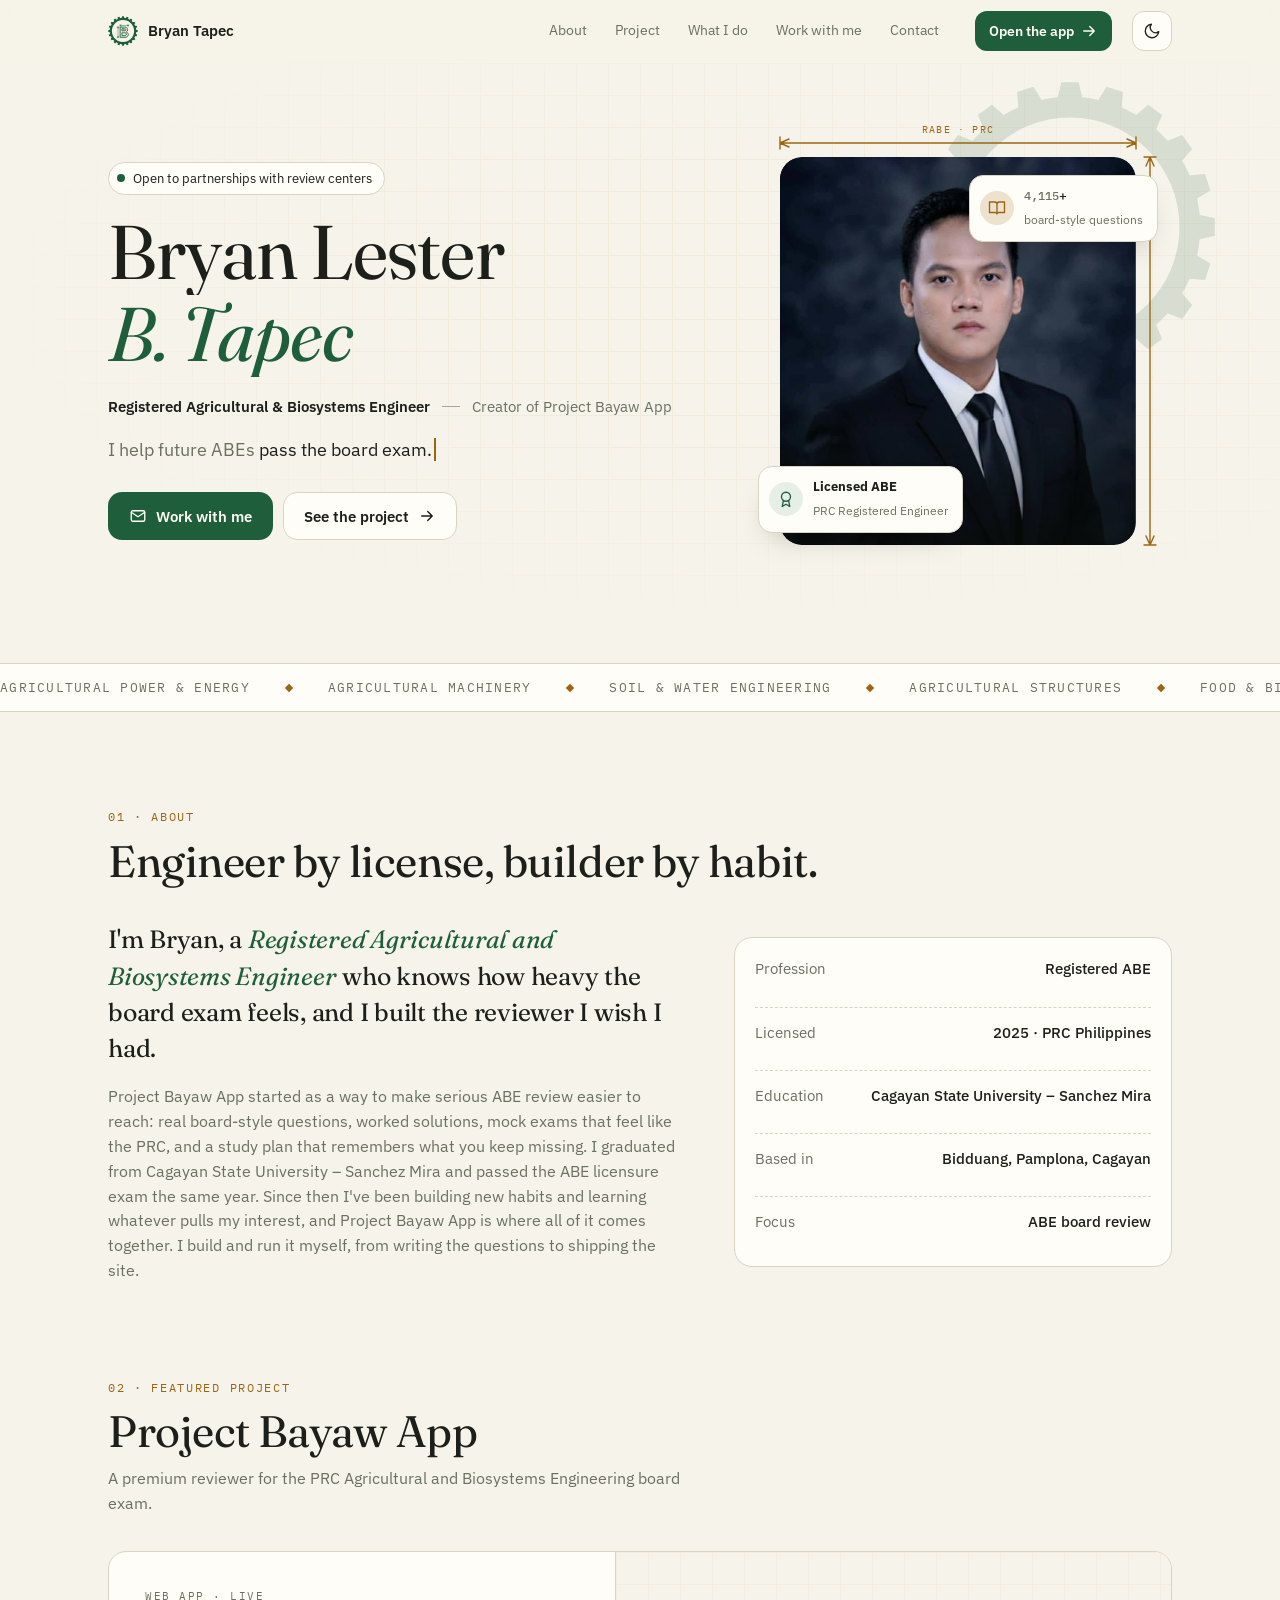
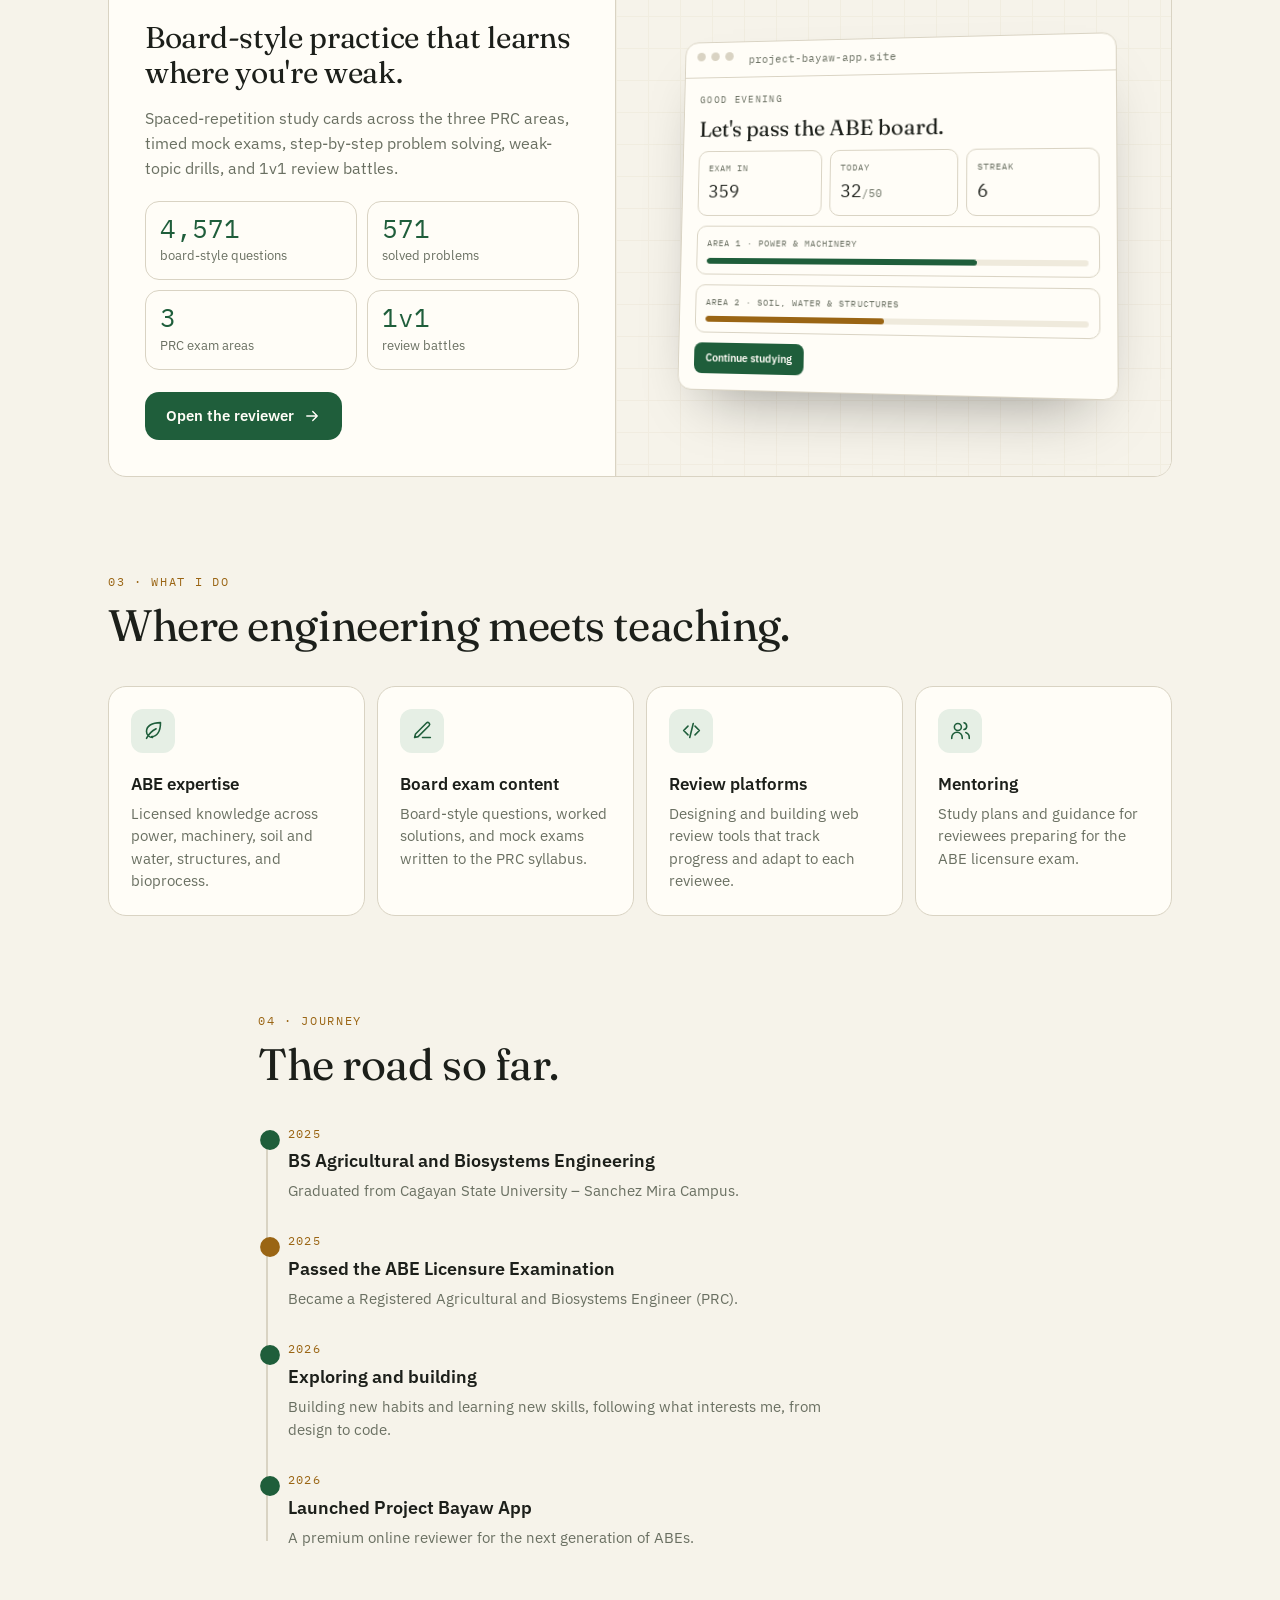
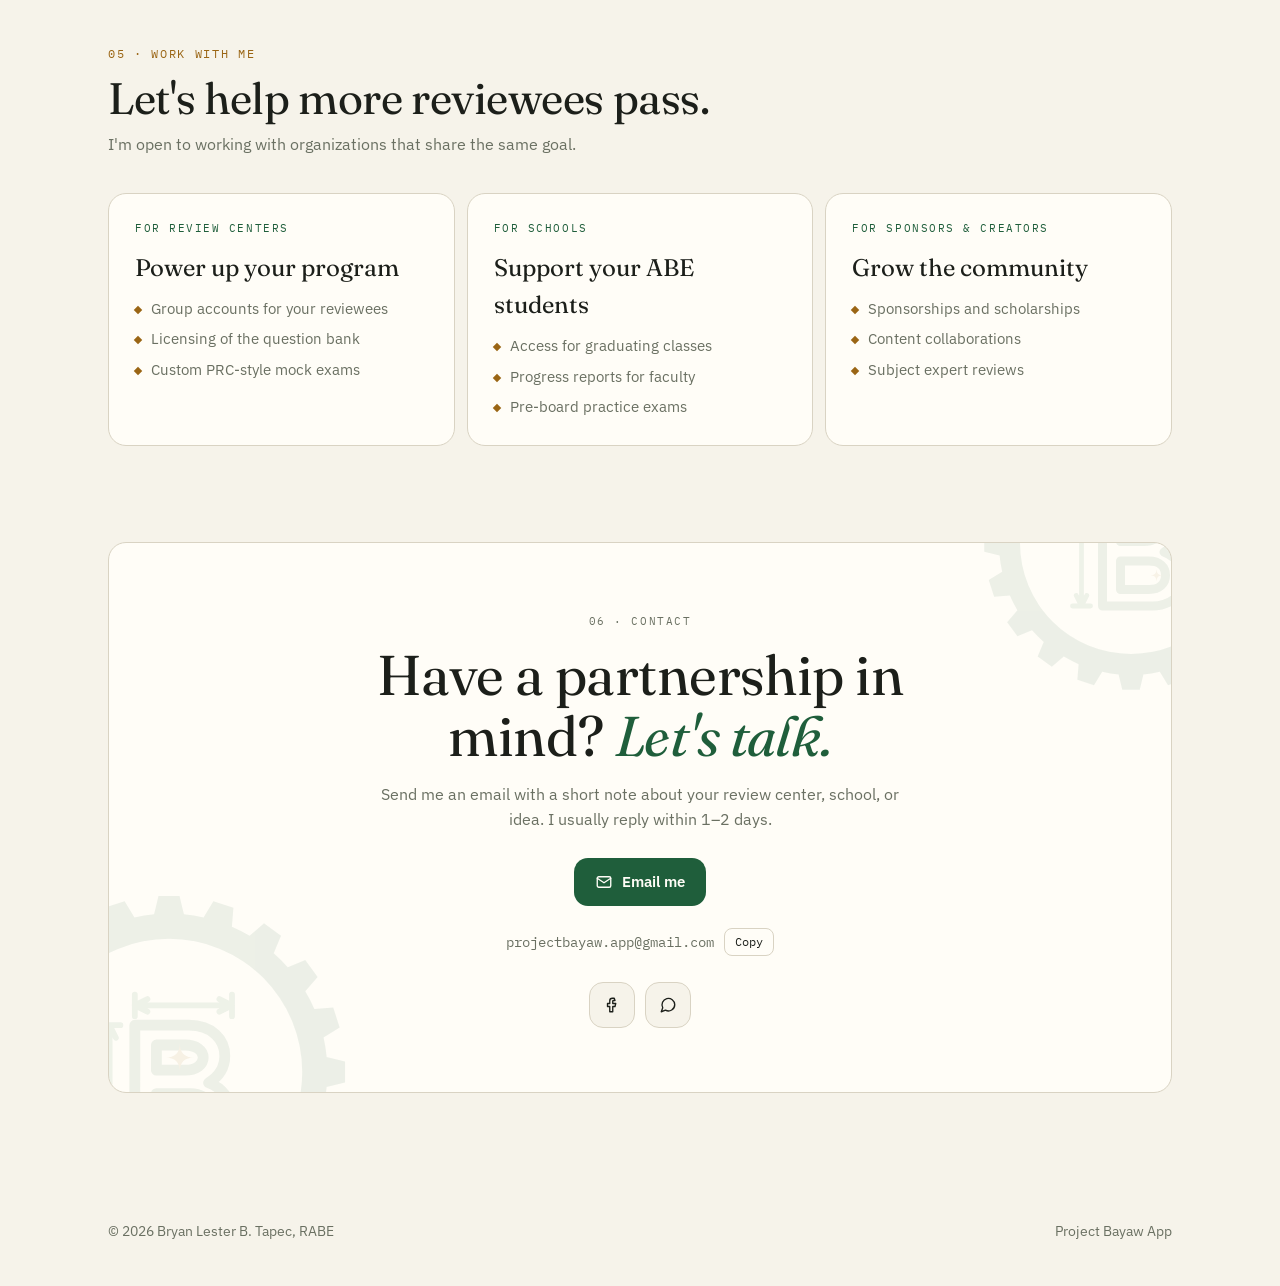
==== about/index.html @ da101d78 "Add About the Creator portfolio page at /about Links from sidebar, More sheet and About box. Service" ====
<!doctype html>
<html lang="en">
<head>
<meta charset="utf-8" />
<meta name="viewport" content="width=device-width, initial-scale=1" />
<title>Bryan Lester B. Tapec, RABE · Creator of Project Bayaw</title>
<meta name="description" content="Bryan Lester B. Tapec, Registered Agricultural and Biosystems Engineer and creator of Project Bayaw App, the PRC ABE board exam reviewer. Open to partnerships with review centers and schools." />
<meta name="theme-color" content="#F6F3EA" />
<link rel="canonical" href="https://project-bayaw-app.site/about/" />
<link rel="icon" href="../icons/favicon.svg" type="image/svg+xml" />
<link rel="apple-touch-icon" href="../icons/apple-touch-icon.png" />
<meta property="og:type" content="profile" />
<meta property="og:site_name" content="Project Bayaw" />
<meta property="og:title" content="Bryan Lester B. Tapec, RABE" />
<meta property="og:description" content="Registered Agricultural and Biosystems Engineer and creator of Project Bayaw App. Open to partnerships with review centers and schools." />
<meta property="og:url" content="https://project-bayaw-app.site/about/" />
<meta property="og:image" content="https://project-bayaw-app.site/about/bryan.jpg" />
<meta property="og:image:alt" content="Portrait of Bryan Lester B. Tapec" />
<meta name="twitter:card" content="summary" />
<link rel="preconnect" href="https://fonts.googleapis.com" />
<link rel="preconnect" href="https://fonts.gstatic.com" crossorigin />
<link href="https://fonts.googleapis.com/css2?family=Fraunces:opsz,wght@9..144,400;9..144,600&family=IBM+Plex+Sans:wght@400;500;600&family=IBM+Plex+Mono:wght@400;500&display=swap" rel="stylesheet">
<script>
  try { const t = localStorage.getItem('bayaw-theme'); if (t === 'dark' || (!t && matchMedia('(prefers-color-scheme: dark)').matches)) { document.documentElement.classList.add('dark'); document.querySelector('meta[name="theme-color"]').content = '#12150F'; } } catch (e) {}
</script>
<style>
:root {
  --bg: #F6F3EA; --surface: #FFFDF7; --ink: #1C1F1A; --muted: #6A7062; --line: #D9D3C3; --line-strong: #A3A898;
  --accent: #1F5E3B; --accent-ink: #1F5E3B; --accent-soft: #E6EFE5; --gold: #9A6514; --grid: #EFEADC;
  --on-accent: #FFFDF7;
  --logo-g: #1F5E3B; --logo-g2: #2A6E47; --logo-au: #9A6514;
}
html.dark {
  --bg: #12150F; --surface: #1A1E17; --ink: #ECE8DC; --muted: #A3A898; --line: #2E3329; --line-strong: #3A4034;
  --accent: #2E7D52; --accent-ink: #8FD3A8; --accent-soft: #162A1D; --gold: #E0B25A; --grid: #20251D;
  --on-accent: #F3F7F1;
  --logo-g: #8FD3A8; --logo-g2: #8FD3A8; --logo-au: #E0B25A;
}
* { box-sizing: border-box; }
html { scroll-behavior: smooth; }
body { margin: 0; background: var(--bg); color: var(--ink); font-family: 'IBM Plex Sans', system-ui, sans-serif; -webkit-font-smoothing: antialiased; line-height: 1.55; overflow-x: hidden; transition: background .3s, color .3s; }
.serif { font-family: 'Fraunces', Georgia, serif; font-weight: 400; letter-spacing: -.01em; }
.mono, .label { font-family: 'IBM Plex Mono', ui-monospace, monospace; }
.label { font-size: 11px; letter-spacing: .14em; text-transform: uppercase; color: var(--muted); }
a { color: inherit; }
.wrap { max-width: 1120px; margin: 0 auto; padding: 0 16px; }
@media (min-width: 640px) { .wrap { padding: 0 28px; } }
.muted { color: var(--muted); }

/* blueprint grid backdrop */
.grid-bg { position: absolute; inset: 0; pointer-events: none; z-index: 0;
  background-image: linear-gradient(var(--grid) 1px, transparent 1px), linear-gradient(90deg, var(--grid) 1px, transparent 1px);
  background-size: 32px 32px; mask-image: radial-gradient(ellipse 80% 70% at 60% 40%, #000 30%, transparent 75%); -webkit-mask-image: radial-gradient(ellipse 80% 70% at 60% 40%, #000 30%, transparent 75%); }

/* nav */
nav.top { position: sticky; top: 0; z-index: 30; background: color-mix(in srgb, var(--bg) 82%, transparent); backdrop-filter: blur(10px); -webkit-backdrop-filter: blur(10px); border-bottom: 1px solid transparent; transition: border-color .3s; }
nav.top.scrolled { border-bottom-color: var(--line); }
nav.top .wrap { display: flex; align-items: center; gap: 14px; height: 62px; }
.brand { display: flex; align-items: center; gap: 10px; text-decoration: none; font-weight: 600; font-size: 15px; }
.brand svg { width: 30px; height: 30px; transition: transform .8s cubic-bezier(.2,.8,.2,1); }
.brand:hover svg { transform: rotate(120deg); }
.nav-links { margin-left: auto; display: none; gap: 4px; }
.nav-links a { text-decoration: none; font-size: 14px; color: var(--muted); padding: 8px 12px; border-radius: 10px; transition: color .2s, background .2s; }
.nav-links a:hover { color: var(--ink); background: var(--accent-soft); }
@media (min-width: 820px) { .nav-links { display: flex; } }
.nav-app { margin-left: auto; display: inline-flex; align-items: center; gap: 6px; min-height: 40px; padding: 0 14px; border-radius: 12px; background: var(--accent); color: var(--on-accent); font-size: 13.5px; font-weight: 600; text-decoration: none; white-space: nowrap; transition: transform .2s; }
.nav-app:hover { transform: translateY(-1px); }
@media (min-width: 820px) { .nav-app { margin-left: 10px; } }
@media (max-width: 420px) { .brand span { display: none; } }
.icon-btn { margin-left: 6px; width: 40px; height: 40px; border-radius: 12px; border: 1px solid var(--line); background: var(--surface); color: var(--ink); display: grid; place-items: center; cursor: pointer; transition: transform .2s, border-color .2s; }
.icon-btn:hover { border-color: var(--line-strong); transform: rotate(-12deg); }
.ic { width: 18px; height: 18px; fill: none; stroke: currentColor; stroke-width: 1.8; stroke-linecap: round; stroke-linejoin: round; flex: none; }

/* hero */
.hero { position: relative; padding: 48px 0 64px; overflow-x: clip; }
@media (min-width: 900px) { .hero { padding: 72px 0 96px; } }
.hero-grid { position: relative; z-index: 1; display: grid; gap: 44px; align-items: center; }
@media (min-width: 900px) { .hero-grid { grid-template-columns: 1.15fr .85fr; gap: 56px; } }
.chip { display: inline-flex; align-items: center; gap: 8px; padding: 6px 12px 6px 8px; border: 1px solid var(--line); border-radius: 999px; background: var(--surface); font-size: 12.5px; }
.chip .dot { width: 8px; height: 8px; border-radius: 50%; background: var(--accent); box-shadow: 0 0 0 0 var(--accent); animation: ping 2.2s infinite; }
@keyframes ping { 0% { box-shadow: 0 0 0 0 color-mix(in srgb, var(--accent) 55%, transparent); } 80%,100% { box-shadow: 0 0 0 9px transparent; } }
h1.name { font-size: clamp(40px, 7.4vw, 76px); line-height: 1.02; margin: 18px 0 0; }
h1.name .ln { display: block; overflow: hidden; padding-bottom: .06em; }
h1.name .ln > span { display: inline-block; }
h1.name em { font-style: italic; color: var(--accent-ink); }
.role { margin-top: 18px; font-size: 15px; display: flex; flex-wrap: wrap; align-items: center; gap: 8px 12px; }
.role b { font-weight: 600; }
.role .sep { width: 18px; height: 1px; background: var(--line-strong); }
.tagline { margin-top: 18px; font-size: 18px; color: var(--muted); max-width: 46ch; }
.tagline .typed { color: var(--ink); border-right: 2px solid var(--gold); padding-right: 2px; animation: caret 1s steps(1) infinite; }
@keyframes caret { 50% { border-color: transparent; } }
.cta-row { margin-top: 28px; display: flex; flex-wrap: wrap; gap: 10px; }
.btn { display: inline-flex; align-items: center; gap: 9px; min-height: 48px; padding: 0 20px; border-radius: 14px; font-size: 15px; font-weight: 600; text-decoration: none; cursor: pointer; border: 1px solid transparent; position: relative; overflow: hidden; transition: transform .2s, box-shadow .25s, border-color .2s, background .2s; }
.btn-primary { background: var(--accent); color: var(--on-accent); }
.btn-primary::after { content: ""; position: absolute; inset: 0; background: linear-gradient(110deg, transparent 30%, rgba(255,255,255,.28) 50%, transparent 70%); transform: translateX(-120%); transition: transform .7s; }
.btn-primary:hover::after { transform: translateX(120%); }
.btn-primary:hover { transform: translateY(-2px); box-shadow: 0 10px 24px -10px var(--accent); }
.btn-ghost { background: var(--surface); border-color: var(--line); color: var(--ink); }
.btn-ghost:hover { border-color: var(--line-strong); transform: translateY(-2px); }
.btn-ghost:hover .ic { transform: translateX(3px); }
.btn .ic { transition: transform .2s; }
.btn:active { transform: scale(.97); }

/* portrait */
.portrait { position: relative; width: min(100%, 400px); margin: 0 auto; aspect-ratio: 1 / 1.08; }
.portrait .gear { position: absolute; width: 74%; right: -15%; top: -13%; opacity: .14; animation: spin 60s linear infinite; z-index: 0; }
@keyframes spin { to { transform: rotate(360deg); } }
.portrait .frame { position: absolute; inset: 22px 22px 22px 22px; border-radius: 22px; overflow: hidden; z-index: 1; background: #1b2028; box-shadow: 0 30px 60px -30px rgba(0,0,0,.45); transform-style: preserve-3d; transition: transform .25s ease-out; }
.portrait .frame img { width: 100%; height: 100%; object-fit: cover; object-position: 50% 30%; display: block; transform: scale(1.04); transition: transform .8s; }
.portrait:hover .frame img { transform: scale(1.08); }
.portrait .frame::after { content: ""; position: absolute; inset: 0; background: linear-gradient(180deg, transparent 55%, rgba(10,14,10,.55)); }
.portrait .dims { position: absolute; inset: 0; z-index: 2; overflow: visible; pointer-events: none; }
.dims path { fill: none; stroke: var(--gold); stroke-width: 1.4; stroke-linecap: round; stroke-dasharray: 400; stroke-dashoffset: 400; }
.dims text { font-family: 'IBM Plex Mono', monospace; font-size: 10px; letter-spacing: .12em; fill: var(--gold); opacity: 0; }
.badge { position: absolute; z-index: 3; left: 0; bottom: 34px; display: flex; align-items: center; gap: 10px; padding: 10px 14px 10px 10px; border-radius: 14px; background: var(--surface); border: 1px solid var(--line); box-shadow: 0 14px 30px -16px rgba(0,0,0,.35); }
.badge .seal { width: 34px; height: 34px; border-radius: 50%; display: grid; place-items: center; background: var(--accent-soft); color: var(--accent-ink); }
.badge b { display: block; font-size: 13px; }
.badge span { font-size: 11.5px; color: var(--muted); }
.badge2 { left: auto; right: 0; bottom: auto; top: 40px; }

/* marquee */
.marquee { border-top: 1px solid var(--line); border-bottom: 1px solid var(--line); background: var(--surface); overflow: hidden; white-space: nowrap; }
.marquee .track { display: inline-flex; gap: 36px; padding: 14px 0; animation: slide 38s linear infinite; }
.marquee span { font-family: 'IBM Plex Mono', monospace; font-size: 12.5px; letter-spacing: .1em; text-transform: uppercase; color: var(--muted); display: inline-flex; align-items: center; gap: 36px; }
.marquee span::after { content: ""; width: 6px; height: 6px; background: var(--gold); transform: rotate(45deg); }
@keyframes slide { to { transform: translateX(-50%); } }

/* sections */
section.block { padding: 72px 0; position: relative; }
@media (min-width: 900px) { section.block { padding: 96px 0; } }
.sec-head { display: grid; gap: 10px; margin-bottom: 36px; }
.sec-head .num { font-family: 'IBM Plex Mono', monospace; font-size: 12px; color: var(--gold); letter-spacing: .14em; }
.sec-head h2 { font-size: clamp(30px, 4.4vw, 44px); line-height: 1.1; margin: 0; }
.sec-head p { margin: 0; color: var(--muted); max-width: 60ch; font-size: 16px; }

.panel { background: var(--surface); border: 1px solid var(--line); border-radius: 18px; }

/* about */
.about-grid { display: grid; gap: 28px; }
@media (min-width: 900px) { .about-grid { grid-template-columns: 1.3fr 1fr; gap: 56px; } }
.about-grid .lead { font-size: clamp(20px, 2.4vw, 25px); line-height: 1.45; margin: 0; }
.about-grid .lead em { color: var(--accent-ink); font-style: italic; }
.about-grid p.body { color: var(--muted); font-size: 16px; margin: 18px 0 0; }
.facts { display: grid; gap: 0; padding: 6px 20px; }
.facts div { display: flex; justify-content: space-between; gap: 16px; padding: 14px 0; border-bottom: 1px dashed var(--line); font-size: 14.5px; }
.facts div:last-child { border-bottom: 0; }
.facts dt { color: var(--muted); }
.facts dd { margin: 0; text-align: right; font-weight: 500; }

/* project */
.project { display: grid; overflow: hidden; }
@media (min-width: 900px) { .project { grid-template-columns: 1fr 1.1fr; } }
.project .info { padding: 28px; display: flex; flex-direction: column; gap: 16px; }
@media (min-width: 640px) { .project .info { padding: 36px; } }
.project h3 { font-size: 30px; margin: 0; line-height: 1.15; }
.stats { display: grid; grid-template-columns: repeat(2, 1fr); gap: 10px; margin-top: 4px; }
.stat { border: 1px solid var(--line); border-radius: 14px; padding: 12px 14px; transition: border-color .2s, transform .2s; }
.stat:hover { border-color: var(--accent); transform: translateY(-2px); }
.stat b { display: block; font-family: 'IBM Plex Mono', monospace; font-weight: 400; font-size: 26px; color: var(--accent-ink); line-height: 1.1; }
.stat span { font-size: 12.5px; color: var(--muted); }
.project .shot { position: relative; background: var(--bg); border-top: 1px solid var(--line); padding: 28px 22px; min-height: 320px; display: grid; place-items: center; overflow: hidden; }
@media (min-width: 900px) { .project .shot { border-top: 0; border-left: 1px solid var(--line); } }
.mini { position: relative; z-index: 1; width: 100%; max-width: 440px; border-radius: 14px; background: var(--surface); border: 1px solid var(--line); box-shadow: 0 30px 60px -30px rgba(0,0,0,.4); overflow: hidden; transform: perspective(1000px) rotateY(-8deg) rotateX(4deg); transition: transform .6s cubic-bezier(.2,.8,.2,1); }
.project:hover .mini { transform: perspective(1000px) rotateY(0) rotateX(0) translateY(-4px); }
.mini .bar { display: flex; gap: 6px; padding: 10px 12px; border-bottom: 1px solid var(--line); }
.mini .bar i { width: 9px; height: 9px; border-radius: 50%; background: var(--line); }
.mini .bar .url { margin-left: 10px; font-family: 'IBM Plex Mono', monospace; font-size: 10.5px; color: var(--muted); }
.mini .body { padding: 16px; display: grid; gap: 10px; }
.mini .hello { font-family: 'IBM Plex Mono', monospace; font-size: 9.5px; letter-spacing: .14em; color: var(--muted); text-transform: uppercase; }
.mini .title { font-family: 'Fraunces', serif; font-size: 22px; line-height: 1.15; }
.mini .row { display: grid; grid-template-columns: repeat(3, 1fr); gap: 8px; }
.mini .card { border: 1px solid var(--line); border-radius: 10px; padding: 10px; }
.mini .card .k { font-family: 'IBM Plex Mono', monospace; font-size: 8.5px; color: var(--muted); letter-spacing: .12em; text-transform: uppercase; }
.mini .card .v { font-family: 'IBM Plex Mono', monospace; font-size: 18px; margin-top: 4px; }
.mini .meter { height: 6px; border-radius: 6px; background: var(--grid); overflow: hidden; margin-top: 8px; }
.mini .meter i { display: block; height: 100%; width: 0; background: var(--accent); border-radius: 6px; transition: width 1.4s cubic-bezier(.2,.8,.2,1); }
.mini .cta { justify-self: start; font-size: 11px; font-weight: 600; padding: 7px 12px; border-radius: 8px; background: var(--accent); color: var(--on-accent); }

/* services */
.cards4 { display: grid; gap: 12px; }
@media (min-width: 640px) { .cards4 { grid-template-columns: repeat(2, 1fr); } }
@media (min-width: 1000px) { .cards4 { grid-template-columns: repeat(4, 1fr); } }
.svc { padding: 22px; position: relative; overflow: hidden; transition: transform .3s cubic-bezier(.2,.8,.2,1), border-color .3s, box-shadow .3s; }
.svc::before { content: ""; position: absolute; left: 0; top: 0; height: 3px; width: 0; background: var(--gold); transition: width .5s; }
.svc:hover { transform: translateY(-5px); border-color: var(--line-strong); box-shadow: 0 22px 40px -28px rgba(0,0,0,.4); }
.svc:hover::before { width: 100%; }
.svc .ico { width: 44px; height: 44px; border-radius: 12px; background: var(--accent-soft); color: var(--accent-ink); display: grid; place-items: center; transition: transform .4s; }
.svc:hover .ico { transform: rotate(-8deg) scale(1.08); }
.svc .ico .ic { width: 21px; height: 21px; }
.svc h4 { margin: 18px 0 6px; font-size: 17px; font-weight: 600; }
.svc p { margin: 0; font-size: 14.5px; color: var(--muted); }

/* timeline */
.tl { position: relative; display: grid; gap: 0; padding-left: 30px; }
.tl::before { content: ""; position: absolute; left: 8px; top: 8px; bottom: 8px; width: 2px; background: var(--line); }
.tl .fill { position: absolute; left: 8px; top: 8px; width: 2px; height: 0; background: var(--accent); transition: height 1.6s cubic-bezier(.2,.8,.2,1); }
.tl-item { position: relative; padding: 0 0 30px; }
.tl-item:last-child { padding-bottom: 0; }
.tl-item::before { content: ""; position: absolute; left: -27px; top: 6px; width: 14px; height: 14px; border-radius: 50%; background: var(--surface); border: 2px solid var(--line-strong); transition: border-color .4s, background .4s, transform .4s; }
.tl-item.on::before { border-color: var(--accent); background: var(--accent); transform: scale(1.1); }
.tl-item.gold::before { border-color: var(--gold); }
.tl-item.gold.on::before { background: var(--gold); }
.tl-item .when { font-family: 'IBM Plex Mono', monospace; font-size: 12px; color: var(--gold); letter-spacing: .1em; }
.tl-item h4 { margin: 4px 0 4px; font-size: 18px; font-weight: 600; }
.tl-item p { margin: 0; color: var(--muted); font-size: 15px; max-width: 60ch; }
.ph { background: color-mix(in srgb, var(--gold) 16%, transparent); border-radius: 4px; padding: 0 4px; }

/* partner */
.cards3 { display: grid; gap: 12px; }
@media (min-width: 900px) { .cards3 { grid-template-columns: repeat(3, 1fr); } }
.partner { padding: 26px; display: flex; flex-direction: column; gap: 12px; transition: transform .3s, border-color .3s; }
.partner:hover { transform: translateY(-5px); border-color: var(--accent); }
.partner .tag { font-family: 'IBM Plex Mono', monospace; font-size: 11px; letter-spacing: .14em; text-transform: uppercase; color: var(--accent-ink); }
.partner h4 { margin: 0; font-family: 'Fraunces', serif; font-weight: 400; font-size: 24px; }
.partner ul { margin: 0; padding: 0; list-style: none; display: grid; gap: 8px; font-size: 14.5px; color: var(--muted); }
.partner li { display: flex; gap: 10px; }
.partner li::before { content: ""; flex: none; width: 6px; height: 6px; margin-top: 9px; background: var(--gold); transform: rotate(45deg); }

/* contact */
.contact { position: relative; overflow: hidden; padding: 40px 24px; text-align: center; }
@media (min-width: 640px) { .contact { padding: 64px 40px; } }
.contact .gear { position: absolute; width: 360px; left: -120px; bottom: -160px; opacity: .08; animation: spin 80s linear infinite reverse; }
.contact .gear.r { left: auto; right: -110px; top: -150px; bottom: auto; width: 300px; animation-direction: normal; }
.contact h2 { position: relative; font-size: clamp(32px, 5.4vw, 56px); line-height: 1.08; margin: 14px auto 0; max-width: 18ch; }
.contact h2 em { color: var(--accent-ink); font-style: italic; }
.contact p { position: relative; color: var(--muted); max-width: 52ch; margin: 16px auto 0; font-size: 16px; }
.contact .cta-row { justify-content: center; position: relative; }
.socials { position: relative; margin-top: 26px; display: flex; justify-content: center; gap: 10px; flex-wrap: wrap; }
.socials a { width: 46px; height: 46px; border-radius: 14px; border: 1px solid var(--line); display: grid; place-items: center; background: var(--bg); color: var(--ink); transition: transform .25s, border-color .25s, color .25s; }
.socials a:hover { transform: translateY(-4px); border-color: var(--accent); color: var(--accent-ink); }
.email-line { position: relative; margin-top: 22px; font-family: 'IBM Plex Mono', monospace; font-size: 13.5px; color: var(--muted); display: inline-flex; align-items: center; gap: 10px; }
.copy { font: inherit; font-size: 12px; border: 1px solid var(--line); background: transparent; color: var(--ink); border-radius: 8px; padding: 4px 10px; cursor: pointer; }
.copy:hover { border-color: var(--line-strong); }

footer { padding: 32px 0 44px; color: var(--muted); font-size: 13.5px; }
footer .wrap { display: flex; flex-wrap: wrap; gap: 10px 20px; justify-content: space-between; align-items: center; }
footer a { text-decoration: none; }
footer a:hover { color: var(--ink); }

/* motion: load + scroll reveal */
.js .rise { opacity: 0; transform: translateY(18px); }
.js .play .rise { animation: rise .8s cubic-bezier(.2,.8,.2,1) forwards; animation-delay: var(--d, 0s); }
.js h1.name .ln > span { transform: translateY(105%); }
.js .play h1.name .ln > span { animation: up 1s cubic-bezier(.2,.8,.2,1) forwards; animation-delay: var(--d, 0s); }
@keyframes rise { to { opacity: 1; transform: none; } }
@keyframes up { to { transform: none; } }
.js .portrait .frame { opacity: 0; clip-path: inset(100% 0 0 0 round 22px); }
.js .play .portrait .frame { animation: reveal 1.2s cubic-bezier(.7,0,.2,1) .35s forwards; }
@keyframes reveal { to { opacity: 1; clip-path: inset(0 0 0 0 round 22px); } }
.js .play .dims path { animation: draw 1.4s ease-out forwards; animation-delay: var(--d, 1.2s); }
.js .play .dims text { animation: fade .6s forwards; animation-delay: var(--d, 2s); }
@keyframes draw { to { stroke-dashoffset: 0; } }
@keyframes fade { to { opacity: 1; } }
.js .badge { opacity: 0; transform: translateY(12px) scale(.96); }
.js .play .badge { animation: pop .7s cubic-bezier(.2,1.4,.4,1) forwards; animation-delay: var(--d, 1.6s); }
@keyframes pop { to { opacity: 1; transform: none; } }
.badge { animation-fill-mode: forwards; }
.js .play .badge.float { animation: pop .7s cubic-bezier(.2,1.4,.4,1) var(--d,1.6s) forwards, bob 5s ease-in-out calc(var(--d,1.6s) + .7s) infinite; }
@keyframes bob { 0%,100% { transform: translateY(0); } 50% { transform: translateY(-6px); } }
.js .reveal { opacity: 0; transform: translateY(26px); transition: opacity .8s cubic-bezier(.2,.8,.2,1), transform .8s cubic-bezier(.2,.8,.2,1); transition-delay: var(--d, 0s); }
.js .reveal.in { opacity: 1; transform: none; }

@media (prefers-reduced-motion: reduce) {
  *, *::before, *::after { animation: none !important; transition: none !important; }
  .js .rise, .js .reveal, .js .badge, .js .portrait .frame, .js h1.name .ln > span { opacity: 1 !important; transform: none !important; clip-path: none !important; }
  .dims path { stroke-dashoffset: 0; } .dims text { opacity: 1; }
  html { scroll-behavior: auto; }
}
:focus-visible { outline: 2px solid var(--accent-ink); outline-offset: 3px; border-radius: 8px; }
.skip { position: absolute; left: -999px; } .skip:focus { left: 16px; top: 12px; z-index: 99; background: var(--surface); padding: 8px 12px; }
</style>
</head>
<body>
<script>document.documentElement.classList.add('js');</script>
<svg xmlns="http://www.w3.org/2000/svg" style="display:none">
  <symbol id="logo-mark" viewBox="0 0 100 100"><path d="M43.12 6.54 L45.86 6.2 L47.08 1.09 L52.92 1.09 L54.14 6.2 L56.88 6.54 L59.6 7.06 L62.33 2.58 L67.89 4.38 L67.47 9.62 L69.98 10.8 L72.4 12.13 L76.39 8.71 L81.12 12.15 L79.1 17 L81.11 18.89 L83 20.9 L87.85 18.88 L91.29 23.61 L87.87 27.6 L89.2 30.02 L90.38 32.53 L95.62 32.11 L97.42 37.67 L92.94 40.4 L93.46 43.12 L93.8 45.86 L98.91 47.08 L98.91 52.92 L93.8 54.14 L93.46 56.88 L92.94 59.6 L97.42 62.33 L95.62 67.89 L90.38 67.47 L89.2 69.98 L87.87 72.4 L91.29 76.39 L87.85 81.12 L83 79.1 L81.11 81.11 L79.1 83 L81.12 87.85 L76.39 91.29 L72.4 87.87 L69.98 89.2 L67.47 90.38 L67.89 95.62 L62.33 97.42 L59.6 92.94 L56.88 93.46 L54.14 93.8 L52.92 98.91 L47.08 98.91 L45.86 93.8 L43.12 93.46 L40.4 92.94 L37.67 97.42 L32.11 95.62 L32.53 90.38 L30.02 89.2 L27.6 87.87 L23.61 91.29 L18.88 87.85 L20.9 83 L18.89 81.11 L17 79.1 L12.15 81.12 L8.71 76.39 L12.13 72.4 L10.8 69.98 L9.62 67.47 L4.38 67.89 L2.58 62.33 L7.06 59.6 L6.54 56.88 L6.2 54.14 L1.09 52.92 L1.09 47.08 L6.2 45.86 L6.54 43.12 L7.06 40.4 L2.58 37.67 L4.38 32.11 L9.62 32.53 L10.8 30.02 L12.13 27.6 L8.71 23.61 L12.15 18.88 L17 20.9 L18.89 18.89 L20.9 17 L18.88 12.15 L23.61 8.71 L27.6 12.13 L30.02 10.8 L32.53 9.62 L32.11 4.38 L37.67 2.58 L40.4 7.06 Z M87 50 A37 37 0 1 0 13 50 A37 37 0 1 0 87 50 Z" fill="var(--logo-g)" fill-rule="evenodd"/><g transform="translate(51.5 51.5) scale(0.5) translate(-46 -45)"><path d="M24 16 H54 C67 16 74 24 74 33 C74 40 70 45 65 48 C73 51 78 58 78 66 C78 76 70 84 57 84 H24 Z M36 27 V41 H52 C58 41 62 38 62 34 C62 30 58 27 52 27 Z M36 54 V73 H55 C62 73 66 69 66 63.5 C66 58 62 54 55 54 Z" fill="none" stroke="var(--logo-g)" stroke-width="6" stroke-linejoin="round"/><path d="M10 16 V84 M4 16 H16 M4 84 H16 M24 5 H78 M24 -1 V11 M78 -1 V11 M10 16 l-3.5 7 M10 16 l3.5 7 M10 84 l-3.5 -7 M10 84 l3.5 -7 M24 5 l7 -3.5 M24 5 l7 3.5 M78 5 l-7 -3.5 M78 5 l-7 3.5" fill="none" stroke="var(--logo-g2)" stroke-width="3.2" stroke-linecap="round" stroke-linejoin="round"/><path d="M49 26 Q49 34 57 34 Q49 34 49 42 Q49 34 41 34 Q49 34 49 26 Z" fill="var(--logo-au)"/><path d="M60 59.5 Q60 63.5 64 63.5 Q60 63.5 60 67.5 Q60 63.5 56 63.5 Q60 63.5 60 59.5 Z" fill="var(--logo-au)" opacity=".85"/></g></symbol>
  <symbol id="i-mail" viewBox="0 0 24 24"><rect x="3" y="5" width="18" height="14" rx="2"/><path d="m3 7 9 6 9-6"/></symbol>
  <symbol id="i-arrow" viewBox="0 0 24 24"><path d="M5 12h14M13 6l6 6-6 6"/></symbol>
  <symbol id="i-sun" viewBox="0 0 24 24"><circle cx="12" cy="12" r="4"/><path d="M12 2v2M12 20v2M4.9 4.9l1.4 1.4M17.7 17.7l1.4 1.4M2 12h2M20 12h2M4.9 19.1l1.4-1.4M17.7 6.3l1.4-1.4"/></symbol>
  <symbol id="i-moon" viewBox="0 0 24 24"><path d="M21 12.8A9 9 0 1 1 11.2 3a7 7 0 0 0 9.8 9.8z"/></symbol>
  <symbol id="i-award" viewBox="0 0 24 24"><circle cx="12" cy="9" r="6"/><path d="m8.5 14 -1.5 8 5-3 5 3-1.5-8"/></symbol>
  <symbol id="i-book" viewBox="0 0 24 24"><path d="M2 4h7a3 3 0 0 1 3 3v13a2 2 0 0 0-2-2H2zM22 4h-7a3 3 0 0 0-3 3v13a2 2 0 0 1 2-2h8z"/></symbol>
  <symbol id="i-code" viewBox="0 0 24 24"><path d="m8 7-5 5 5 5M16 7l5 5-5 5M14 4l-4 16"/></symbol>
  <symbol id="i-pen" viewBox="0 0 24 24"><path d="M12 20h9M16.5 3.5a2.1 2.1 0 0 1 3 3L7 19l-4 1 1-4z"/></symbol>
  <symbol id="i-users" viewBox="0 0 24 24"><circle cx="9" cy="8" r="4"/><path d="M2 21v-1a6 6 0 0 1 12 0v1M16 3.1a4 4 0 0 1 0 7.8M22 21v-1a6 6 0 0 0-4-5.7"/></symbol>
  <symbol id="i-leaf" viewBox="0 0 24 24"><path d="M11 20A7 7 0 0 1 4 13c0-6 6-10 16-10 0 10-4 16-10 16zM4 21c3-6 7-9 11-11"/></symbol>
  <symbol id="i-fb" viewBox="0 0 24 24"><path d="M15 3h-2.5A3.5 3.5 0 0 0 9 6.5V10H6v4h3v7h4v-7h3l1-4h-4V7a1 1 0 0 1 1-1h2z"/></symbol>
  <symbol id="i-in" viewBox="0 0 24 24"><rect x="3" y="3" width="18" height="18" rx="3"/><path d="M8 10v7M8 7v.01M12 17v-4a2 2 0 0 1 4 0v4M12 10v7"/></symbol>
  <symbol id="i-chat" viewBox="0 0 24 24"><path d="M21 11.5a8.4 8.4 0 0 1-12.3 7.4L3 21l2-5.3A8.5 8.5 0 1 1 21 11.5z"/></symbol>
  <symbol id="i-check" viewBox="0 0 24 24"><path d="m5 12 5 5 9-10"/></symbol>
</svg>
<a class="skip" href="#about">Skip to content</a>

<nav class="top" id="nav">
  <div class="wrap">
    <a class="brand" href="#top"><svg viewBox="0 0 100 100" aria-hidden="true"><use href="#logo-mark"/></svg><span>Bryan Tapec</span></a>
    <div class="nav-links">
      <a href="#about">About</a><a href="#project">Project</a><a href="#services">What I do</a><a href="#partner">Work with me</a><a href="#contact">Contact</a>
    </div>
    <a class="nav-app" href="../">Open the app <svg class="ic"><use href="#i-arrow"/></svg></a>
    <button class="icon-btn" id="theme" aria-label="Toggle dark mode"><svg class="ic"><use href="#i-moon"/></svg></button>
  </div>
</nav>

<header class="hero" id="top">
  <div class="grid-bg"></div>
  <div class="wrap hero-grid" id="hero">
    <div>
      <span class="chip rise" style="--d:.1s"><span class="dot"></span>Open to partnerships with review centers</span>
      <h1 class="name serif">
        <span class="ln"><span style="--d:.2s">Bryan Lester</span></span>
        <span class="ln"><span style="--d:.32s"><em>B. Tapec</em></span></span>
      </h1>
      <div class="role rise" style="--d:.7s"><b>Registered Agricultural &amp; Biosystems Engineer</b><span class="sep"></span><span class="muted">Creator of Project Bayaw App</span></div>
      <p class="tagline rise" style="--d:.85s">I help future ABEs <span class="typed" id="typed"></span></p>
      <div class="cta-row rise" style="--d:1s">
        <a class="btn btn-primary" href="#contact"><svg class="ic"><use href="#i-mail"/></svg>Work with me</a>
        <a class="btn btn-ghost" href="#project">See the project <svg class="ic"><use href="#i-arrow"/></svg></a>
      </div>
    </div>

    <div class="portrait" id="portrait">
      <svg class="gear" viewBox="0 0 100 100" aria-hidden="true"><use href="#logo-mark"/></svg>
      <div class="frame" id="frame"><img src="bryan.jpg" width="1094" height="1103" alt="Portrait of Bryan Lester B. Tapec" /></div>
      <svg class="dims" viewBox="0 0 400 432" preserveAspectRatio="none" aria-hidden="true">
        <path d="M22 8 H378 M22 2 V14 M378 2 V14 M22 8 l9 -4 M22 8 l9 4 M378 8 l-9 -4 M378 8 l-9 4" style="--d:1.3s"/>
        <path d="M392 22 V410 M386 22 H398 M386 410 H398 M392 22 l-4 9 M392 22 l4 9 M392 410 l-4 -9 M392 410 l4 -9" style="--d:1.5s"/>
        <text x="200" y="-2" text-anchor="middle" style="--d:2.1s">RABE · PRC</text>
      </svg>
      <div class="badge float" style="--d:1.7s"><span class="seal"><svg class="ic"><use href="#i-award"/></svg></span><div><b>Licensed ABE</b><span>PRC Registered Engineer</span></div></div>
      <div class="badge badge2 float" style="--d:1.95s"><span class="seal" style="background:color-mix(in srgb,var(--gold) 18%,transparent);color:var(--gold)"><svg class="ic"><use href="#i-book"/></svg></span><div><b class="mono" style="font-weight:500"><span data-count="4571">0</span>+</b><span>board-style questions</span></div></div>
    </div>
  </div>
</header>

<div class="marquee" aria-hidden="true"><div class="track">
  <span>Agricultural Power &amp; Energy</span><span>Agricultural Machinery</span><span>Soil &amp; Water Engineering</span><span>Agricultural Structures</span><span>Food &amp; Bioprocess Engineering</span><span>Agricultural Mathematics</span><span>Board Exam Review</span>
  <span>Agricultural Power &amp; Energy</span><span>Agricultural Machinery</span><span>Soil &amp; Water Engineering</span><span>Agricultural Structures</span><span>Food &amp; Bioprocess Engineering</span><span>Agricultural Mathematics</span><span>Board Exam Review</span>
</div></div>

<main>
<section class="block" id="about">
  <div class="wrap">
    <div class="sec-head reveal"><span class="num">01 · ABOUT</span><h2 class="serif">Engineer by license, builder by habit.</h2></div>
    <div class="about-grid">
      <div class="reveal">
        <p class="lead serif">I'm Bryan, a <em>Registered Agricultural and Biosystems Engineer</em> who knows how heavy the board exam feels, and I built the reviewer I wish I had.</p>
        <p class="body">Project Bayaw App started as a way to make serious ABE review easier to reach: real board-style questions, worked solutions, mock exams that feel like the PRC, and a study plan that remembers what you keep missing. I graduated from Cagayan State University – Sanchez Mira and passed the ABE licensure exam the same year. Since then I've been building new habits and learning whatever pulls my interest, and Project Bayaw App is where all of it comes together. I build and run it myself, from writing the questions to shipping the site.</p>
      </div>
      <dl class="facts panel reveal" style="--d:.15s">
        <div><dt>Profession</dt><dd>Registered ABE</dd></div>
        <div><dt>Licensed</dt><dd>2025 · PRC Philippines</dd></div>
        <div><dt>Education</dt><dd>Cagayan State University – Sanchez Mira</dd></div>
        <div><dt>Based in</dt><dd>Bidduang, Pamplona, Cagayan</dd></div>
        <div><dt>Focus</dt><dd>ABE board review</dd></div>
      </dl>
    </div>
  </div>
</section>

<section class="block" id="project" style="padding-top:0">
  <div class="wrap">
    <div class="sec-head reveal"><span class="num">02 · FEATURED PROJECT</span><h2 class="serif">Project Bayaw App</h2><p>A premium reviewer for the PRC Agricultural and Biosystems Engineering board exam.</p></div>
    <article class="project panel reveal">
      <div class="info">
        <span class="label">Web app · Live</span>
        <h3 class="serif">Board-style practice that learns where you're weak.</h3>
        <p class="muted" style="margin:0">Spaced-repetition study cards across the three PRC areas, timed mock exams, step-by-step problem solving, weak-topic drills, and 1v1 review battles.</p>
        <div class="stats">
          <div class="stat"><b data-count="4571">0</b><span>board-style questions</span></div>
          <div class="stat"><b data-count="571">0</b><span>solved problems</span></div>
          <div class="stat"><b data-count="3">0</b><span>PRC exam areas</span></div>
          <div class="stat"><b>1v1</b><span>review battles</span></div>
        </div>
        <div class="cta-row" style="margin-top:6px"><a class="btn btn-primary" href="../">Open the reviewer <svg class="ic"><use href="#i-arrow"/></svg></a></div>
      </div>
      <div class="shot">
        <div class="grid-bg" style="mask-image:none;-webkit-mask-image:none;opacity:.7"></div>
        <div class="mini" aria-hidden="true">
          <div class="bar"><i></i><i></i><i></i><span class="url">project-bayaw-app.site</span></div>
          <div class="body">
            <div class="hello">Good evening</div>
            <div class="title">Let's pass the ABE board.</div>
            <div class="row">
              <div class="card"><div class="k">Exam in</div><div class="v">359</div></div>
              <div class="card"><div class="k">Today</div><div class="v">32<span style="font-size:11px;color:var(--muted)">/50</span></div></div>
              <div class="card"><div class="k">Streak</div><div class="v">6</div></div>
            </div>
            <div class="card"><div class="k">Area 1 · Power &amp; Machinery</div><div class="meter"><i data-w="72%"></i></div></div>
            <div class="card"><div class="k">Area 2 · Soil, Water &amp; Structures</div><div class="meter"><i data-w="48%" style="background:var(--gold)"></i></div></div>
            <span class="cta">Continue studying</span>
          </div>
        </div>
      </div>
    </article>
  </div>
</section>

<section class="block" id="services" style="padding-top:0">
  <div class="wrap">
    <div class="sec-head reveal"><span class="num">03 · WHAT I DO</span><h2 class="serif">Where engineering meets teaching.</h2></div>
    <div class="cards4">
      <div class="svc panel reveal" style="--d:0s"><div class="ico"><svg class="ic"><use href="#i-leaf"/></svg></div><h4>ABE expertise</h4><p>Licensed knowledge across power, machinery, soil and water, structures, and bioprocess.</p></div>
      <div class="svc panel reveal" style="--d:.08s"><div class="ico"><svg class="ic"><use href="#i-pen"/></svg></div><h4>Board exam content</h4><p>Board-style questions, worked solutions, and mock exams written to the PRC syllabus.</p></div>
      <div class="svc panel reveal" style="--d:.16s"><div class="ico"><svg class="ic"><use href="#i-code"/></svg></div><h4>Review platforms</h4><p>Designing and building web review tools that track progress and adapt to each reviewee.</p></div>
      <div class="svc panel reveal" style="--d:.24s"><div class="ico"><svg class="ic"><use href="#i-users"/></svg></div><h4>Mentoring</h4><p>Study plans and guidance for reviewees preparing for the ABE licensure exam.</p></div>
    </div>
  </div>
</section>

<section class="block" id="journey" style="padding-top:0">
  <div class="wrap" style="max-width:820px">
    <div class="sec-head reveal"><span class="num">04 · JOURNEY</span><h2 class="serif">The road so far.</h2></div>
    <div class="tl" id="tl"><span class="fill" id="tlfill"></span>
      <div class="tl-item reveal"><div class="when">2025</div><h4>BS Agricultural and Biosystems Engineering</h4><p>Graduated from Cagayan State University – Sanchez Mira Campus.</p></div>
      <div class="tl-item gold reveal"><div class="when">2025</div><h4>Passed the ABE Licensure Examination</h4><p>Became a Registered Agricultural and Biosystems Engineer (PRC).</p></div>
      <div class="tl-item reveal"><div class="when">2026</div><h4>Exploring and building</h4><p>Building new habits and learning new skills, following what interests me, from design to code.</p></div>
      <div class="tl-item reveal"><div class="when">2026</div><h4>Launched Project Bayaw App</h4><p>A premium online reviewer for the next generation of ABEs.</p></div>
    </div>
  </div>
</section>

<section class="block" id="partner" style="padding-top:0">
  <div class="wrap">
    <div class="sec-head reveal"><span class="num">05 · WORK WITH ME</span><h2 class="serif">Let's help more reviewees pass.</h2><p>I'm open to working with organizations that share the same goal.</p></div>
    <div class="cards3">
      <div class="partner panel reveal"><span class="tag">For review centers</span><h4>Power up your program</h4><ul><li>Group accounts for your reviewees</li><li>Licensing of the question bank</li><li>Custom PRC-style mock exams</li></ul></div>
      <div class="partner panel reveal" style="--d:.1s"><span class="tag">For schools</span><h4>Support your ABE students</h4><ul><li>Access for graduating classes</li><li>Progress reports for faculty</li><li>Pre-board practice exams</li></ul></div>
      <div class="partner panel reveal" style="--d:.2s"><span class="tag">For sponsors &amp; creators</span><h4>Grow the community</h4><ul><li>Sponsorships and scholarships</li><li>Content collaborations</li><li>Subject expert reviews</li></ul></div>
    </div>
  </div>
</section>

<section class="block" id="contact" style="padding-top:0">
  <div class="wrap">
    <div class="contact panel reveal">
      <svg class="gear" viewBox="0 0 100 100" aria-hidden="true"><use href="#logo-mark"/></svg>
      <svg class="gear r" viewBox="0 0 100 100" aria-hidden="true"><use href="#logo-mark"/></svg>
      <span class="label" style="position:relative">06 · Contact</span>
      <h2 class="serif">Have a partnership in mind? <em>Let's talk.</em></h2>
      <p>Send me an email with a short note about your review center, school, or idea. I usually reply within 1–2 days.</p>
      <div class="cta-row" style="margin-top:26px"><a class="btn btn-primary" href="mailto:projectbayaw.app@gmail.com"><svg class="ic"><use href="#i-mail"/></svg>Email me</a></div>
      <div class="email-line"><span id="email">projectbayaw.app@gmail.com</span><button class="copy" id="copy">Copy</button></div>
      <div class="socials">
        <a href="https://www.facebook.com/bryanlester.tapec" target="_blank" rel="noopener" aria-label="Facebook"><svg class="ic"><use href="#i-fb"/></svg></a>
        <a href="https://m.me/bryanlester.tapec" target="_blank" rel="noopener" aria-label="Messenger"><svg class="ic"><use href="#i-chat"/></svg></a>
      </div>
    </div>
  </div>
</section>
</main>

<footer><div class="wrap"><span>© 2026 Bryan Lester B. Tapec, RABE</span><a href="../">Project Bayaw App</a></div></footer>

<script>
(() => {
  const reduce = matchMedia('(prefers-reduced-motion: reduce)').matches;
  const root = document.documentElement;
  // theme toggle shares the app's key
  const tbtn = document.getElementById('theme');
  const setIcon = () => tbtn.querySelector('use').setAttribute('href', root.classList.contains('dark') ? '#i-sun' : '#i-moon');
  setIcon();
  tbtn.onclick = () => { root.classList.toggle('dark'); document.querySelector('meta[name="theme-color"]').content = root.classList.contains('dark') ? '#12150F' : '#F6F3EA'; try { localStorage.setItem('bayaw-theme', root.classList.contains('dark') ? 'dark' : 'light'); } catch (e) {} setIcon(); };

  // hero intro
  document.getElementById('hero').classList.add('play');

  // typed tagline
  const words = ['pass the board exam.', 'study smarter, not longer.', 'turn weak spots into strengths.'];
  const el = document.getElementById('typed');
  if (reduce) el.textContent = words[0];
  else {
    let w = 0, i = 0, del = false;
    const tick = () => {
      const word = words[w];
      i += del ? -1 : 1; el.textContent = word.slice(0, i);
      let t = del ? 35 : 60;
      if (!del && i === word.length) { del = true; t = 1800; }
      else if (del && i === 0) { del = false; w = (w + 1) % words.length; t = 350; }
      setTimeout(tick, t);
    };
    setTimeout(tick, 1100);
  }

  // count-ups
  const countUp = (n) => {
    const to = +n.dataset.count; if (reduce) { n.textContent = to.toLocaleString(); return; }
    const t0 = performance.now(), dur = 1400;
    const step = (t) => { const p = Math.min(1, (t - t0) / dur), e = 1 - Math.pow(1 - p, 3); n.textContent = Math.round(to * e).toLocaleString(); if (p < 1) requestAnimationFrame(step); };
    requestAnimationFrame(step);
  };
  setTimeout(() => document.querySelectorAll('.hero [data-count]').forEach(countUp), 1900);

  // scroll reveal
  const io = new IntersectionObserver((es) => es.forEach(e => {
    if (!e.isIntersecting) return;
    const t = e.target; t.classList.add('in'); io.unobserve(t);
    t.querySelectorAll('[data-count]').forEach(countUp);
    t.querySelectorAll('.meter i').forEach(m => m.style.width = m.dataset.w);
    if (t.classList.contains('tl-item')) t.classList.add('on');
  }), { threshold: 0.18, rootMargin: '0px 0px -40px 0px' });
  document.querySelectorAll('.reveal').forEach(n => io.observe(n));
  // timeline line grows with scroll
  const tl = document.getElementById('tl'), fill = document.getElementById('tlfill');
  const grow = () => { const r = tl.getBoundingClientRect(); const p = Math.max(0, Math.min(1, (innerHeight * .7 - r.top) / r.height)); fill.style.height = `calc(${p * 100}% - 16px * ${p})`; };

  // nav border + timeline on scroll
  const nav = document.getElementById('nav');
  addEventListener('scroll', () => { nav.classList.toggle('scrolled', scrollY > 8); grow(); }, { passive: true });
  grow();

  // portrait tilt (mouse only)
  const p = document.getElementById('portrait'), f = document.getElementById('frame');
  if (!reduce && matchMedia('(hover: hover)').matches) {
    p.addEventListener('mousemove', (e) => { const r = p.getBoundingClientRect(); const x = (e.clientX - r.left) / r.width - .5, y = (e.clientY - r.top) / r.height - .5; f.style.transform = `perspective(900px) rotateY(${x * 8}deg) rotateX(${-y * 8}deg)`; });
    p.addEventListener('mouseleave', () => f.style.transform = '');
  }

  // copy email
  document.getElementById('copy').onclick = async (e) => {
    try { await navigator.clipboard.writeText(document.getElementById('email').textContent); e.target.textContent = 'Copied'; } catch (_) { e.target.textContent = 'Select & copy'; }
    setTimeout(() => e.target.textContent = 'Copy', 1600);
  };
})();
</script>
</body>
</html>
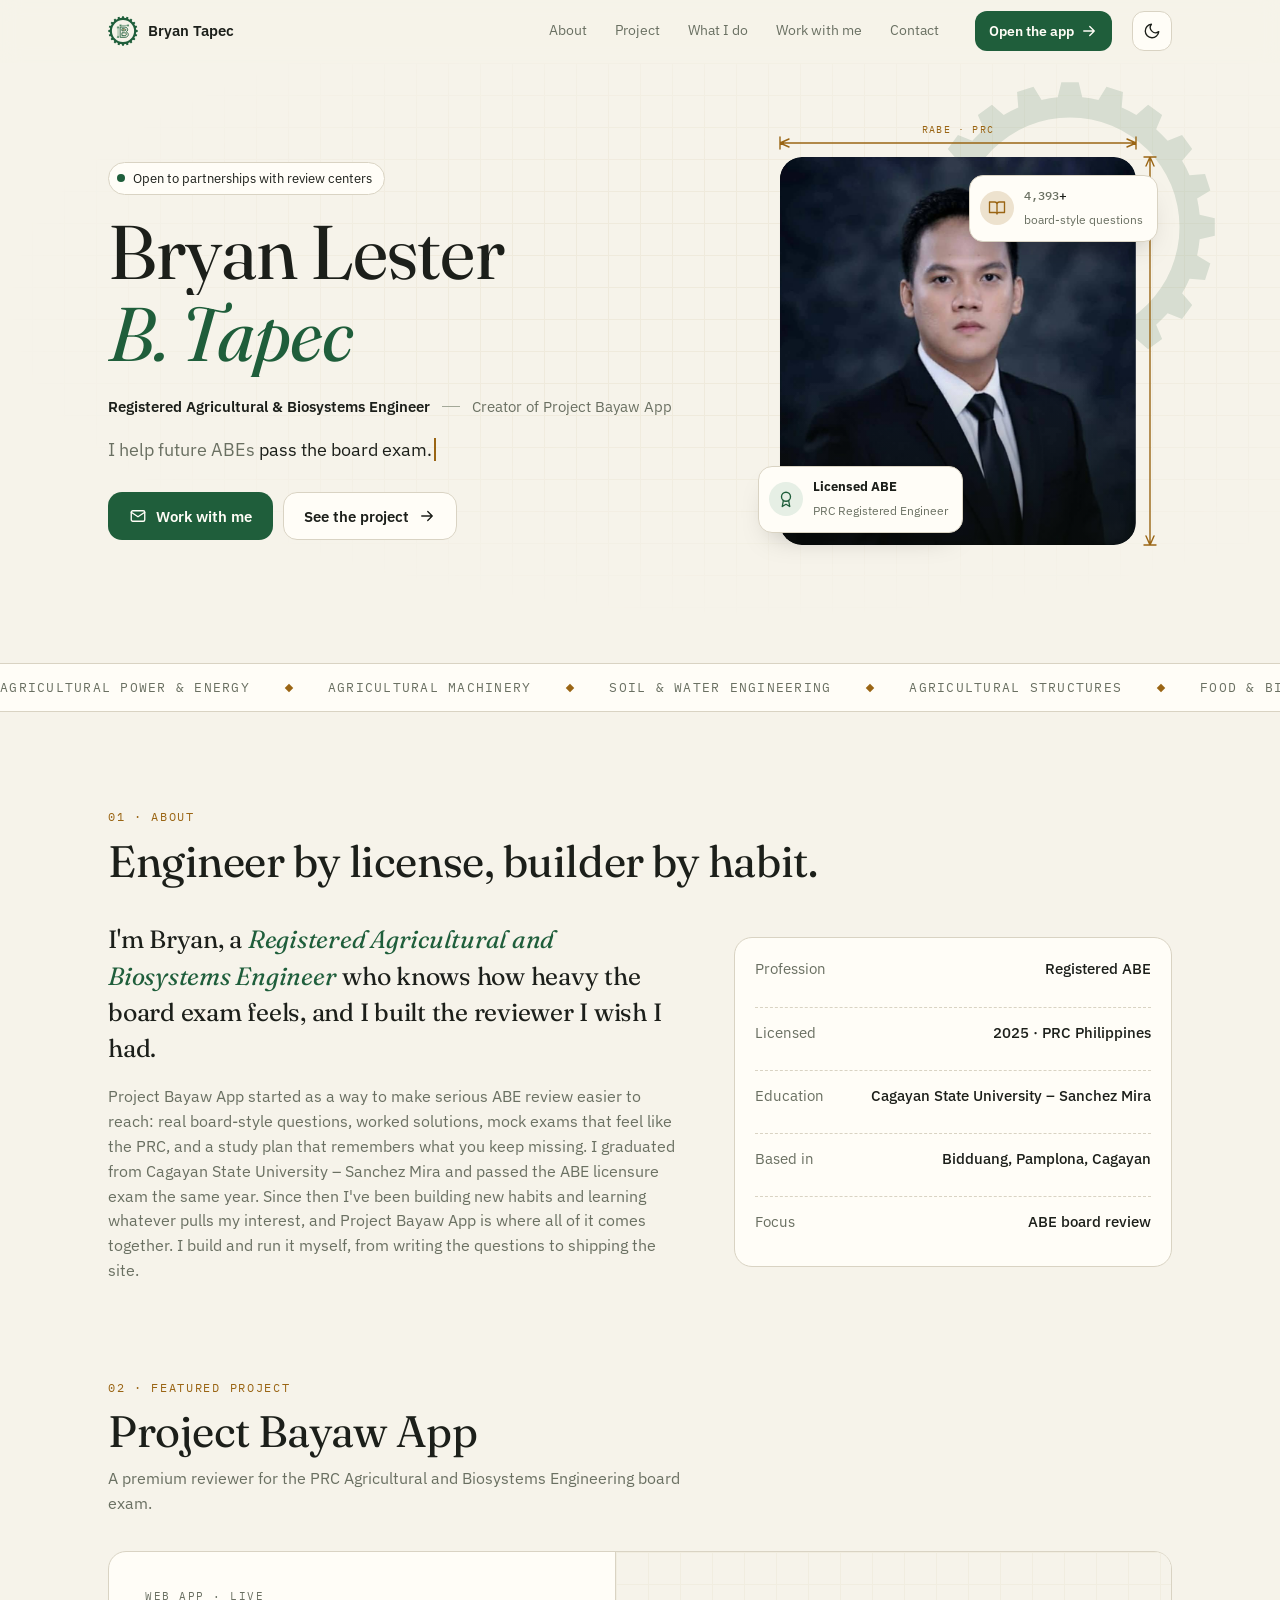
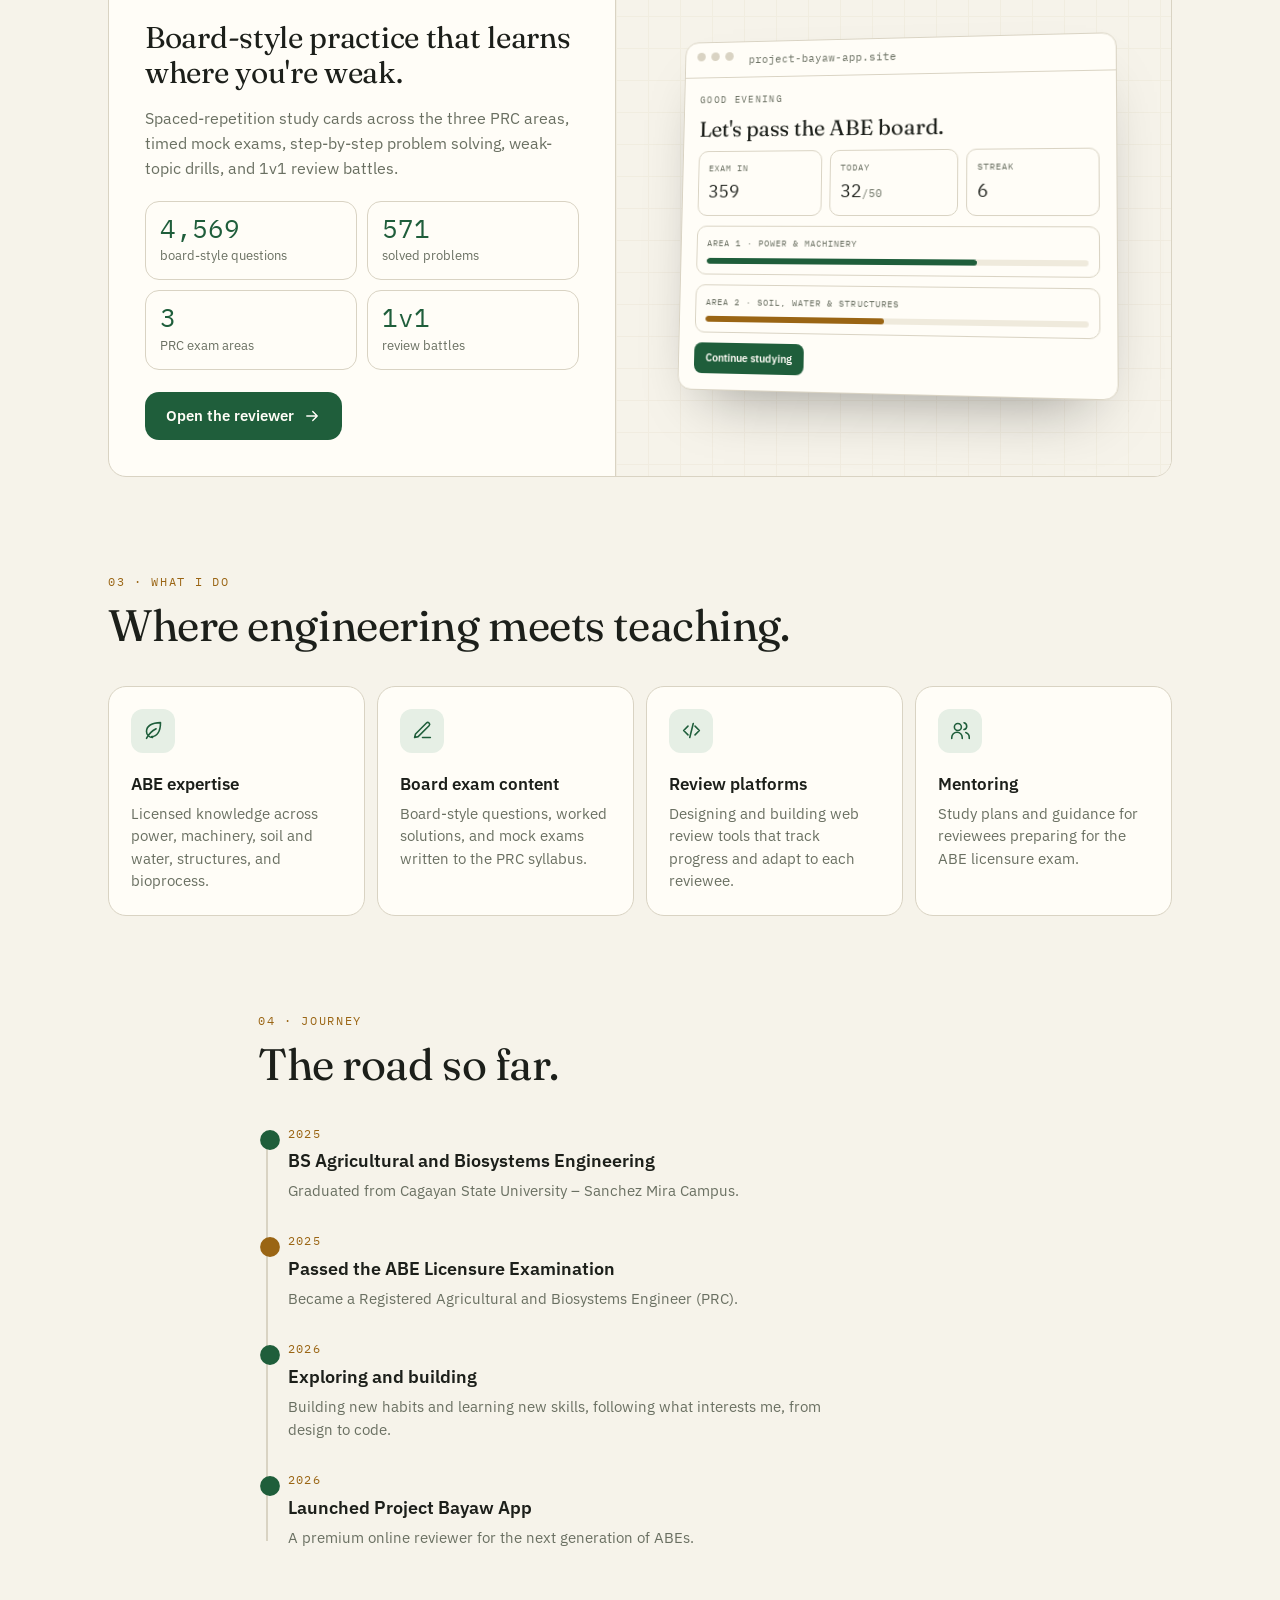
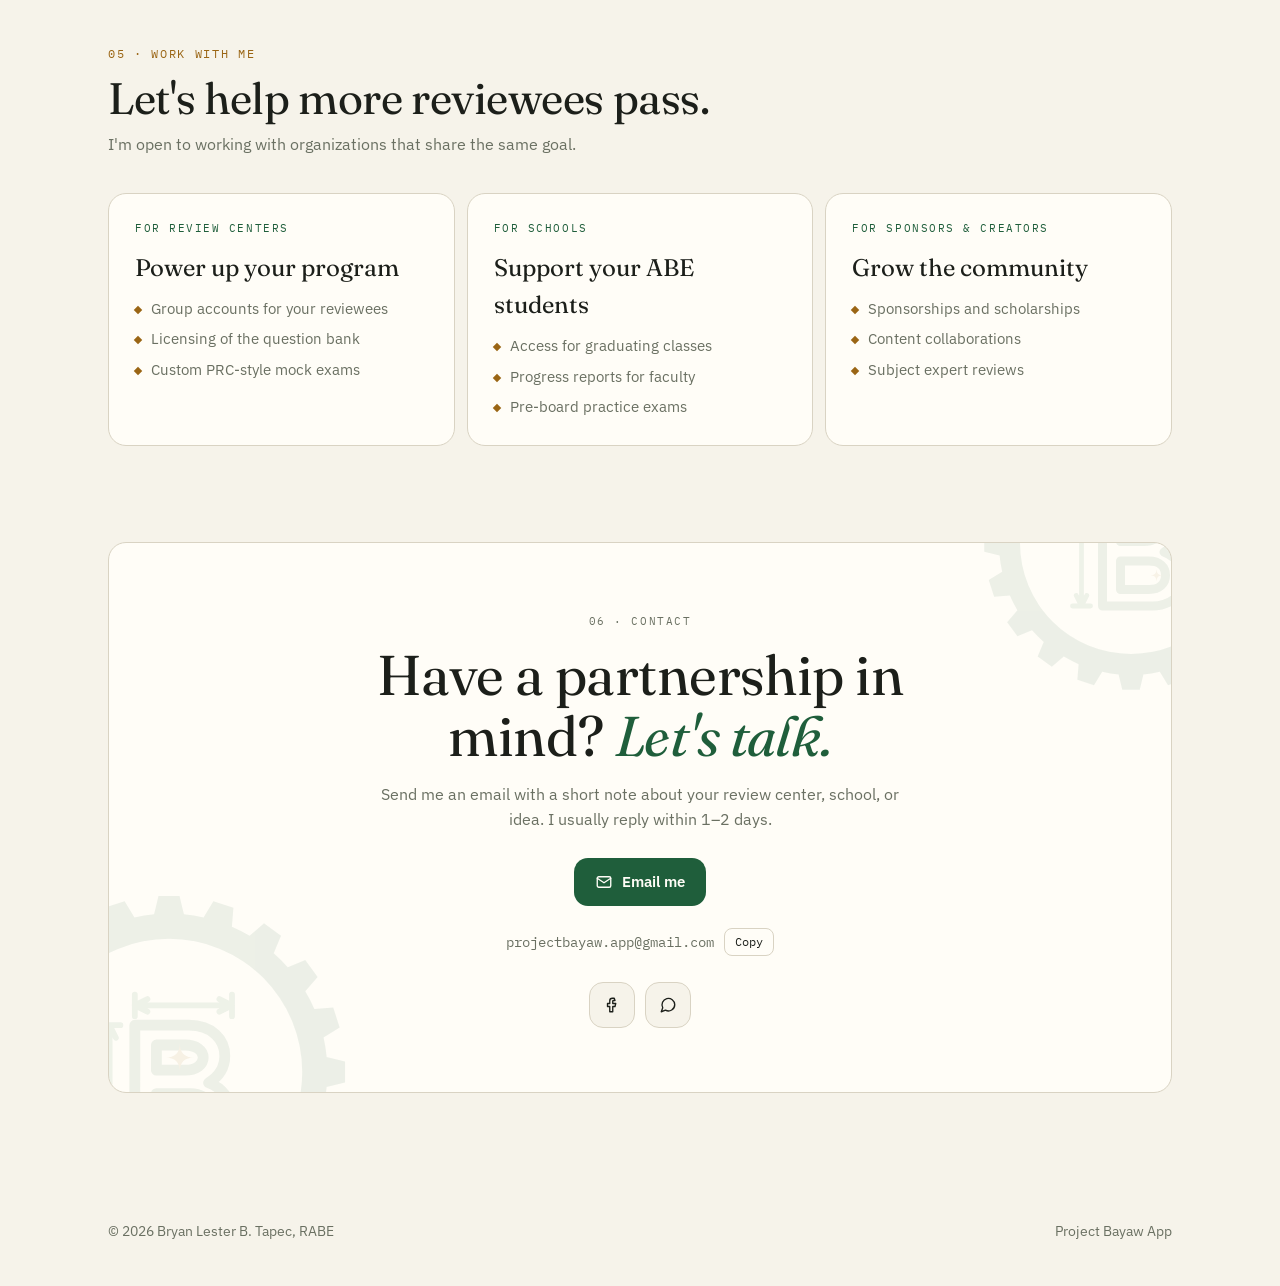
==== commit d1922d20: "Use the Bayaw logo as the /about share preview image Co-Authored-By: Claude Opus 5.5 <noreply@anthro" ====
--- a/about/index.html
+++ b/about/index.html
@@ -14,9 +14,13 @@
 <meta property="og:title" content="Bryan Lester B. Tapec, RABE" />
 <meta property="og:description" content="Registered Agricultural and Biosystems Engineer and creator of Project Bayaw App. Open to partnerships with review centers and schools." />
 <meta property="og:url" content="https://project-bayaw-app.site/about/" />
-<meta property="og:image" content="https://project-bayaw-app.site/about/bryan.jpg" />
-<meta property="og:image:alt" content="Portrait of Bryan Lester B. Tapec" />
-<meta name="twitter:card" content="summary" />
+<meta property="og:image" content="https://project-bayaw-app.site/icons/og-image.png?v=2" />
+<meta property="og:image:type" content="image/png" />
+<meta property="og:image:width" content="1200" />
+<meta property="og:image:height" content="630" />
+<meta property="og:image:alt" content="Project Bayaw gear logo" />
+<meta name="twitter:card" content="summary_large_image" />
+<meta name="twitter:image" content="https://project-bayaw-app.site/icons/og-image.png?v=2" />
 <link rel="preconnect" href="https://fonts.googleapis.com" />
 <link rel="preconnect" href="https://fonts.gstatic.com" crossorigin />
 <link href="https://fonts.googleapis.com/css2?family=Fraunces:opsz,wght@9..144,400;9..144,600&family=IBM+Plex+Sans:wght@400;500;600&family=IBM+Plex+Mono:wght@400;500&display=swap" rel="stylesheet">
